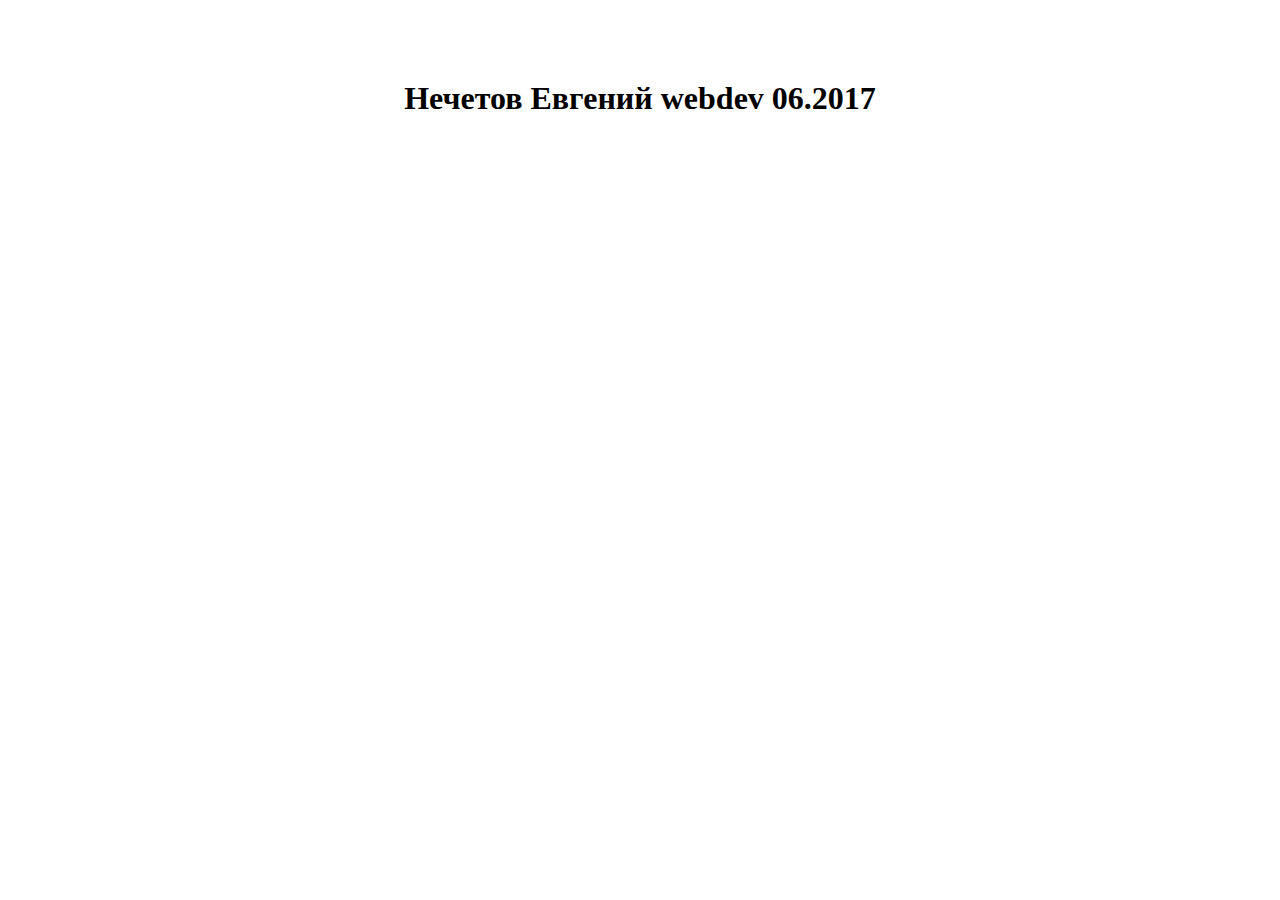
==== index.html @ 3b2d411b "First connection" ====
<!DOCTYPE html>
<html lang="en">
<head>
	<meta charset="UTF-8">
	<title>Тестовый сайт</title>
	<link rel="stylesheet" href="css/main.css">
</head>
<body>
<div>
	<h1>Нечетов Евгений webdev 06.2017</h1>
</div>
<div>
	<img src="img/000028.png" alt="" width="100px">
</div>
</body>
</html>
---- css/main.css ----
* {
    margin: 0;
    padding: 0;
    text-align: center;
    padding-top: 20px;
}

img {
    padding-top: 100px;
}
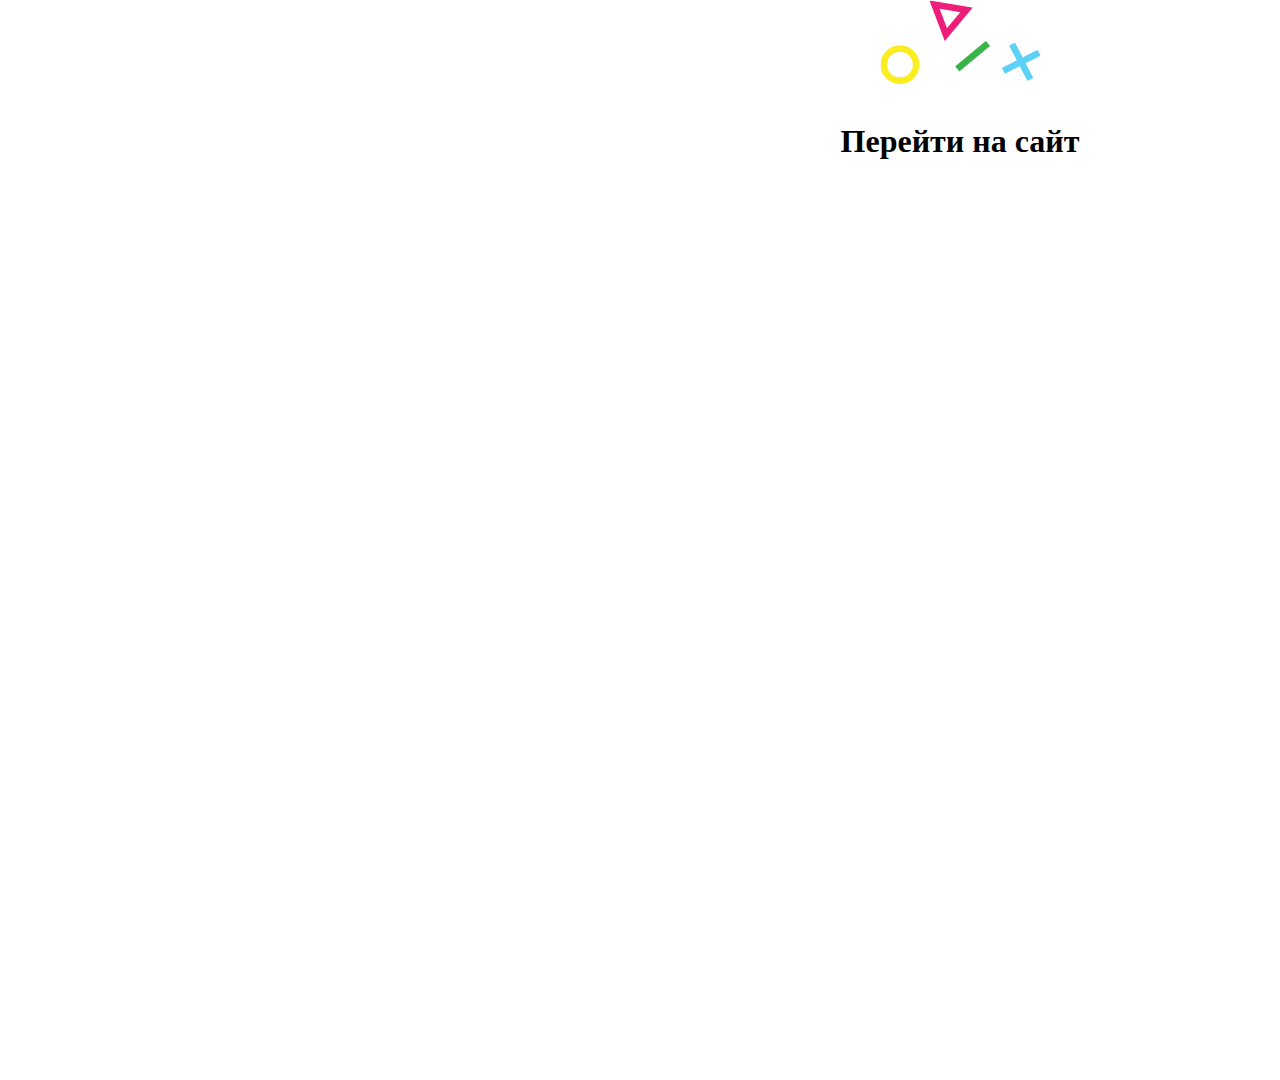
==== commit 73efa22d: "Editing images" ====
--- a/index.html
+++ b/index.html
@@ -6,11 +6,10 @@
 	<link rel="stylesheet" href="css/main.css">
 </head>
 <body>
-<div>
-	<h1>Нечетов Евгений webdev 06.2017</h1>
+<div class="intro">
+	<img src="img\logo\logo_main.png" alt="" class="logo">
+	<h1>Перейти на сайт</h1>
 </div>
-<div>
-	<img src="img/000028.png" alt="" width="100px">
-</div>
+
 </body>
 </html>
--- a/css/main.css
+++ b/css/main.css
@@ -2,9 +2,11 @@
     margin: 0;
     padding: 0;
     text-align: center;
-    padding-top: 20px;
 }
 
-img {
-    padding-top: 100px;
+.intro {
+    background: url(../img/bg/background_intro.png) no-repeat;
+    background-size: 100%;
+    min-width: 1920px;
+    min-height: 1080px;
 }
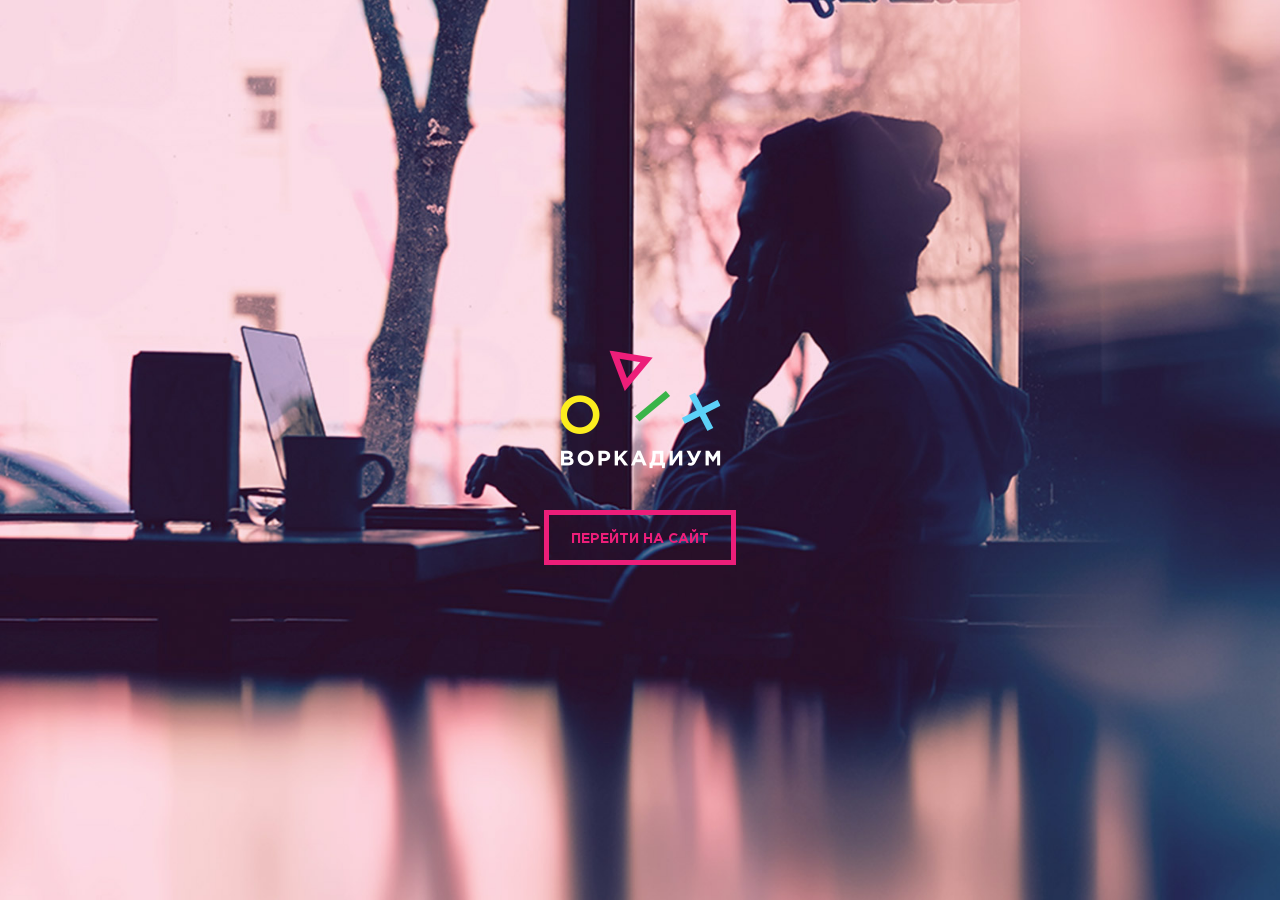
==== commit 52c78596: "Editing big" ====
--- a/index.html
+++ b/index.html
@@ -2,13 +2,17 @@
 <html lang="en">
 <head>
 	<meta charset="UTF-8">
-	<title>Тестовый сайт</title>
+	<title>Главная страница</title>
 	<link rel="stylesheet" href="css/main.css">
 </head>
 <body>
-<div class="intro">
-	<img src="img\logo\logo_main.png" alt="" class="logo">
-	<h1>Перейти на сайт</h1>
+<div class="wrapper-intro">
+	<div class="wrapper-intro__logo">
+		<img src="img\logo\logo_main.png" alt="" class="wrapper-intro__logo-image">
+	</div>
+	<div class="wrapper-intro__button">
+		<a href="workadium.html" class="wrapper-intro__link">Перейти на сайт</a>
+	</div>
 </div>
 
 </body>
--- a/css/main.css
+++ b/css/main.css
@@ -1,12 +1,281 @@
+@font-face {
+  font-family: 'Gotham';
+  src: url('../fonts/GothamPro-Bold.woff') format('woff');
+  font-weight: bold;
+  font-style: normal;
+}
+
+@font-face {
+  font-family: 'Gotham';
+  src: url('../fonts/GothamPro-Light.woff') format('woff');
+  font-weight: 300;
+  font-style: normal;
+}
+
+@font-face {
+  font-family: 'Gotham';
+  src: url('../fonts/GothamPro-LightItalic.woff') format('woff');
+  font-weight: 300;
+  font-style: italic;
+}
+
 * {
-    margin: 0;
-    padding: 0;
-    text-align: center;
-}
-
-.intro {
-    background: url(../img/bg/background_intro.png) no-repeat;
-    background-size: 100%;
-    min-width: 1920px;
-    min-height: 1080px;
-}
+  margin: 0;
+  padding: 0;
+}
+
+body {
+  font-family: 'Gotham';
+  font-weight: 300;
+  line-height: 1.42;
+}
+
+.clearfix::after {
+    content: "";
+    display: table;
+    clear: both;
+}
+
+.wrapper {
+  position: relative;
+}
+
+.container {
+    width: 1100px;
+    margin: 0 auto;
+}
+
+/*index.html*/
+.wrapper-intro {
+  background: url('../img/bg/bg-main.jpg') no-repeat;
+  background-size: cover;
+  position:fixed;
+  top:0;
+  left:0; 
+  width:100%;
+  height:100%;
+}
+
+.wrapper-intro__logo {
+  width: 200px;
+  height: 130px;
+  padding-top: 350px;
+  margin: 0 auto;
+  text-align: center;
+}
+
+.wrapper-intro__button {
+  text-align: center;
+	width: 200px;
+	margin: 0 auto;
+}
+
+.wrapper-intro__link {
+  position: relative;
+	top: 30px;
+	display:block;
+  padding-top: 15px;
+	width: 182px;
+	height: 30px;
+	border: 5px solid #ec1e79;
+	margin: 0px auto;
+	font-weight: bold;
+	font-size: 14px;
+  text-decoration: none;
+	text-transform: uppercase;
+	color: #ec1e79;
+}
+
+.wrapper-intro__link:hover {
+  background-color: #ec1e79;
+	color: white;
+}
+
+/*Main page*/
+
+/*header*/
+
+.header {
+    width: 1100px;
+    height: 76px;
+    margin: 0 auto;
+    background: #27273e;
+}
+
+.contacts {
+    float: right;
+}
+
+.contacts__phone {
+    font-weight: bold;
+    color: white;
+    font-size: 21px;
+    text-decoration: none;
+}
+
+.contacts__schedule {
+  color: #5dd1f8;
+  opacity: .7;
+}
+
+/*main*/
+
+/****Sidebar****/
+
+.sidebar {
+  width: 200px;
+}
+
+.nav-menu {
+  list-style: none;
+}
+
+.nav-menu__link {
+  text-decoration: none;
+}
+
+.nav-menu__link:hover .nav-menu__icon-main {
+  background-image: url('../img/icons/main_icon_black.png');
+}
+
+.nav-menu__link:hover .nav-menu__icon-wallet {
+  background-image: url('../img/icons/wallet_icon_black.png');
+}
+
+.nav-menu__link:hover .nav-menu__icon-feed {
+  background-image: url('../img/icons/feed_icon_black.png');
+}
+
+.nav-menu__icon-main {
+  background: url('../img/icons/main_icon_red.png') 50% 50% no-repeat;
+  width: 18px;
+  height: 15px;
+}
+
+.nav-menu__icon-wallet {
+  background: url('../img/icons/wallet_icon_red.png') 50% 50% no-repeat;
+  width: 19px;
+  height: 16px;
+}
+
+.nav-menu__icon-feed {
+  background: url('../img/icons/feed_icon_red.png') 50% 50% no-repeat;
+  width: 21px;
+  height: 19px;
+}
+
+.nav-menu__icon-main.activ {
+  background: url('../img/icons/main_icon_black.png') 50% 50% no-repeat;
+  width: 18px;
+  height: 15px;
+}
+
+.nav-menu__icon-feed.activ {
+  background: url('../img/icons/feed_icon_black.png') 50% 50% no-repeat;
+  width: 21px;
+  height: 19px;
+}
+
+.nav-menu__link:hover .nav-menu__text {
+  color: #221f1f;
+}
+
+
+.nav-menu__text {
+  color: #ec1e79;
+  text-transform: uppercase;
+  font-weight: bold;
+}
+
+.activ {
+  color: black;
+}
+
+/*main content*/
+
+.main-content {
+  width: 880px;
+}
+
+.page-image {
+  display: inline-block;
+  position: relative;
+  width: 878px;
+  height: 354px;
+  background: url('../img/bg/bg1.jpg');
+  transition: all .5s;
+}
+
+.page-image:before {
+  content: '';
+  display: block;      
+  position: absolute;
+  top:0;
+  left:0;
+  right:0;
+  bottom: 0;
+  background: url('../img/bg/bg1.jpg');
+  opacity: 0;
+  transition: all .5s;
+}
+
+.page--luminosity {
+  background-color: #5dd1f8;
+  background-blend-mode: luminosity;
+  }
+
+.page--before:hover:before {
+  opacity: 1;
+  }
+
+/*footer*/
+
+.footer {
+    height: 100%;
+    width: 1100px;
+    margin: 0 auto;
+    background: #27273e;
+    color: #ffffff;
+}
+
+.footer-left__link {
+    color: #ffffff;
+}
+
+.footer-right__link {
+  display: inline;
+}
+
+
+/*Comments page*/
+
+.main-content__list {
+  display: inline;
+}
+
+.main-content__link {
+  text-decoration: none;
+  font-style: italic;
+}
+
+.main-content__link.activ {
+  color: #ec1e79;
+}
+
+.main-content__pic > img {
+  width: 160px;
+  height: 160px;
+  border-radius: 50%;
+  overflow: hidden;
+}
+
+.text-input:focus {
+  border: 2px solid red;
+  outline: none;
+}
+
+.main-content__user-list {
+  list-style: none;
+}
+
+
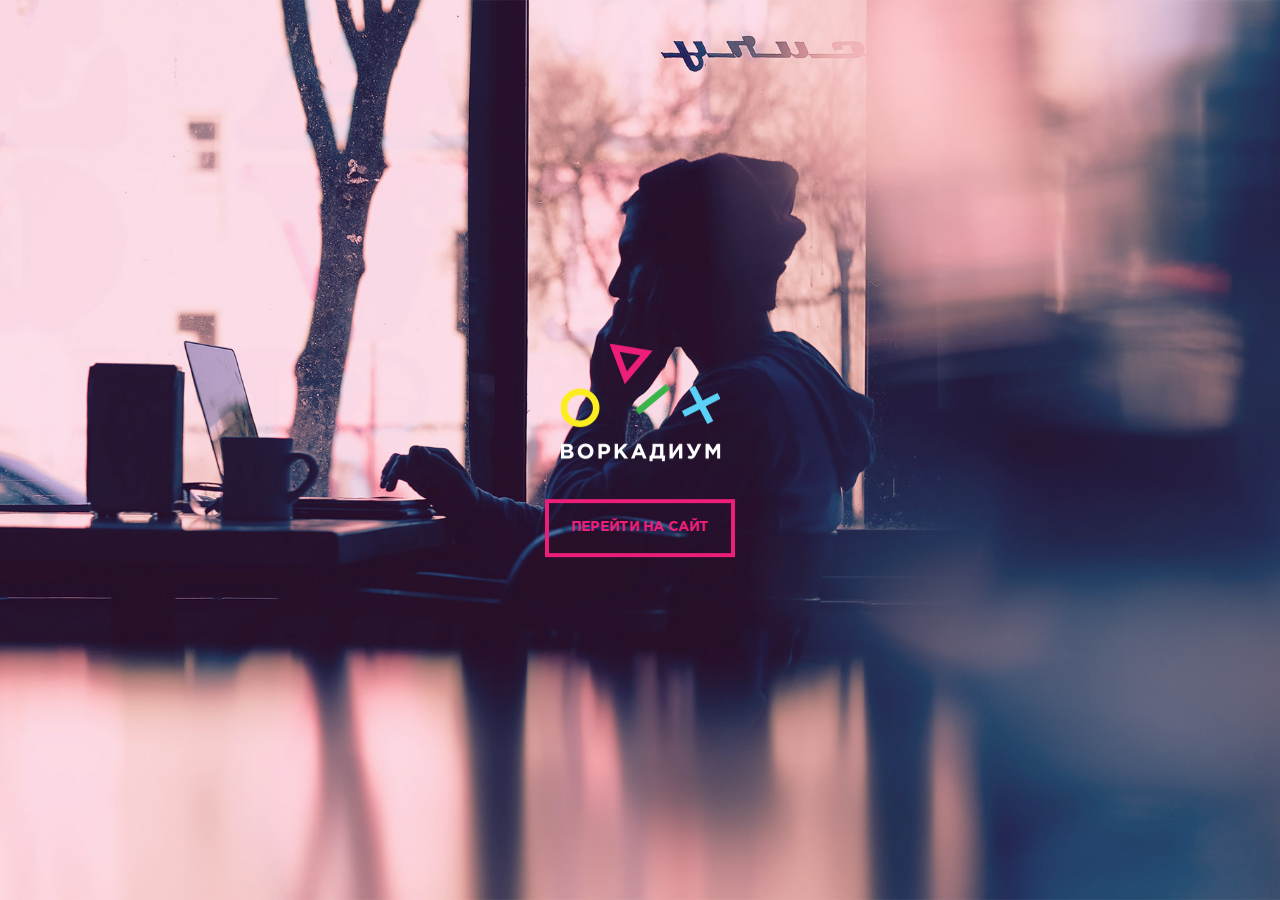
==== commit f001a546: "Editing master1" ====
--- a/index.html
+++ b/index.html
@@ -6,14 +6,14 @@
 	<link rel="stylesheet" href="css/main.css">
 </head>
 <body>
-<div class="wrapper-intro">
-	<div class="wrapper-intro__logo">
-		<img src="img\logo\logo_main.png" alt="" class="wrapper-intro__logo-image">
-	</div>
-	<div class="wrapper-intro__button">
-		<a href="workadium.html" class="wrapper-intro__link">Перейти на сайт</a>
-	</div>
-</div>
+  <div class="wrapper-intro">
+    <div class="wrapper-welcome">
+      <div class="wrapper-pic">
+        <img src="img/logo/logo_main.png" alt="" class="wrapper-image">
+      </div>
+      <a href="workadium.html" class="wrapper-button">Перейти на сайт</a>
+    </div>
+  </div>
 
 </body>
-</html>
+</html>--- a/css/main.css
+++ b/css/main.css
@@ -24,21 +24,28 @@
   padding: 0;
 }
 
+html, body {
+  width: 100%;
+  height: 100%;
+}
+
 body {
   font-family: 'Gotham';
   font-weight: 300;
   line-height: 1.42;
+  font-size: 14px;
 }
 
 .clearfix::after {
-    content: "";
-    display: table;
-    clear: both;
+  content: "";
+  display: table;
+  clear: both;
 }
 
 .wrapper {
   position: relative;
 }
+
 
 .container {
     width: 1100px;
@@ -46,140 +53,263 @@
 }
 
 /*index.html*/
+
+.wrapper-button {
+  padding: 15px 20px;
+  display: block;
+  text-align: center;
+  font-size: 14px;
+  color: #ec1e79;
+  text-transform: uppercase;
+  text-decoration: none;
+  font-weight: bold;
+  border: 4px solid #ec1e79;
+}
+
+.wrapper-button:hover {
+  color: #fff;
+  background: #ec1e79;
+}
+
 .wrapper-intro {
-  background: url('../img/bg/bg-main.jpg') no-repeat;
+  background: url('../img/bg/bg-main.jpg') center center no-repeat;
   background-size: cover;
-  position:fixed;
-  top:0;
-  left:0; 
-  width:100%;
-  height:100%;
-}
-
-.wrapper-intro__logo {
-  width: 200px;
-  height: 130px;
-  padding-top: 350px;
+  height: 100%;
+  text-align: center;
+  min-width: initial;
+  position: relative;
+}
+
+.wrapper-intro:before {
+  /*content: "";*/
+  display: inline-block;
+  height: 100%;
+  width: 0;
+  vertical-align: middle;
+}
+
+.wrapper-welcome {
+  width: 190px;
+  display: inline-block;
+  vertical-align: middle;
+  position: absolute;
+  top: 50%;
+  left: 50%;
+  transform: translate(-50%, -50%);
+  -webkit-transform: translate(-50%, -50%);
+}
+
+.wrapper-image {
+	margin-bottom: 30px;
+}
+
+/***workadium.html***/
+
+/***header***/
+
+.header {
+  height: 76px;
   margin: 0 auto;
-  text-align: center;
-}
-
-.wrapper-intro__button {
-  text-align: center;
-	width: 200px;
-	margin: 0 auto;
-}
-
-.wrapper-intro__link {
+  background: #27273e;
+}
+
+.header-logo {
+  float: left;
+  width: 99px;
+  height: 51px;
+  padding: 12px 10px 10px 18px;
+}
+
+.header-contacts {
+  margin: 12px 20px 12px 20px;
+  float: right;
+  text-align: right;
+}
+
+.header-contacts__phone {
+  display: block;
+  font-weight: bold;
+  color: white;
+  font-size: 21px;
+  text-decoration: none;
+}
+
+.header-contacts__schedule {
+  color: #ec1e79;
+  opacity: .7;
+  font-weight: bold;
   position: relative;
-	top: 30px;
-	display:block;
-  padding-top: 15px;
-	width: 182px;
-	height: 30px;
-	border: 5px solid #ec1e79;
-	margin: 0px auto;
-	font-weight: bold;
-	font-size: 14px;
-  text-decoration: none;
-	text-transform: uppercase;
-	color: #ec1e79;
-}
-
-.wrapper-intro__link:hover {
-  background-color: #ec1e79;
-	color: white;
-}
-
-/*Main page*/
-
-/*header*/
-
-.header {
-    width: 1100px;
-    height: 76px;
-    margin: 0 auto;
-    background: #27273e;
-}
-
-.contacts {
-    float: right;
-}
-
-.contacts__phone {
-    font-weight: bold;
-    color: white;
-    font-size: 21px;
-    text-decoration: none;
-}
-
-.contacts__schedule {
-  color: #5dd1f8;
+}
+
+.header-contacts__schedule:hover {
+  color: #7faad4;
   opacity: .7;
-}
-
-/*main*/
+  font-weight: bold;
+}
+
+
+/* ****dropdown**** */
+
+.header-contacts__box {
+  position: relative;
+}
+
+.header-contacts__box:hover .header-contacts__dropdown {
+  display: block;
+}
+
+.header-contacts__dropdown {
+  margin-top: 17px;
+  padding: 15px 10px;
+  box-shadow: 0px 0px 10px 0px rgba(23, 57, 117, 0.55);
+  background-color: #f7fdff;
+  border-radius: 5px 0 5px 5px;
+  text-align: left;
+  position: absolute;
+  right: 2px;
+  top: 120%;
+  z-index: 10;
+  display: none;
+}
+
+.header-contacts__dropdown::after {
+  content: "";
+  display: block;
+  position: absolute;
+  height: 25px;
+  left: 0;
+  right: 0;
+  top: -25px;
+}
+
+.header-contacts__dropdown::before {
+  content: "";
+  display: block;
+  border: 11px solid transparent;
+  border-top-width: 0;
+  border-bottom-color: #f7fdff;
+  position: absolute;
+  top: -11px;
+  right: 0;
+}
+
+.header-contacts__time {
+  font-size: 14px;
+  font-weight: bold;
+  color: #ec1e79;
+}
+
+.header-contacts__dinner {
+  font-size: 14px;
+  color: #221f1f;
+}
+
+
+/***main***/
 
 /****Sidebar****/
 
 .sidebar {
-  width: 200px;
+  width: 160px;
+  float: left;
+  margin-left: 19px;
+  margin-top: 43px;
 }
 
 .nav-menu {
   list-style: none;
 }
 
+.nav-menu__item {
+  margin-bottom: 27px;
+}
+
+.nav-menu__item:last-child {
+  margin-bottom: 0;
+}
+
 .nav-menu__link {
+  display: inline-block;
   text-decoration: none;
 }
 
+.nav-menu__icon {
+  display: inline-block;
+  vertical-align: middle;
+}
+
+.nav-menu__text {
+  padding-top: 4px;
+  padding-left: 15px;
+  display: inline-block;
+  font-weight: bold;
+  font-size: 13px;
+  vertical-align: middle;
+}
+
+.nav-menu__sprite {
+  background-image: url('../img/icons/spritesheet.png');
+  background-repeat: no-repeat;
+  display: inline-block;
+}
+
 .nav-menu__link:hover .nav-menu__icon-main {
-  background-image: url('../img/icons/main_icon_black.png');
+  width: 17px;
+  height: 15px;
+  background-position: -10px -48px;
 }
 
 .nav-menu__link:hover .nav-menu__icon-wallet {
-  background-image: url('../img/icons/wallet_icon_black.png');
-}
-
-.nav-menu__link:hover .nav-menu__icon-feed {
-  background-image: url('../img/icons/feed_icon_black.png');
-}
-
-.nav-menu__icon-main {
-  background: url('../img/icons/main_icon_red.png') 50% 50% no-repeat;
-  width: 18px;
-  height: 15px;
-}
-
-.nav-menu__icon-wallet {
-  background: url('../img/icons/wallet_icon_red.png') 50% 50% no-repeat;
   width: 19px;
   height: 16px;
+  background-position: -90px -10px;
+}
+
+.nav-menu__link:hover .nav-menu__icon-feed {
+  width: 20px;
+  height: 18px;
+  background-position: -10px -10px;
+}
+
+.nav-menu__icon-main {
+  width: 17px;
+  height: 15px;
+  background-position: -47px -48px;
+}
+
+.nav-menu__icon-wallet {
+  width: 19px;
+  height: 16px;
+  background-position: -90px -46px;
 }
 
 .nav-menu__icon-feed {
-  background: url('../img/icons/feed_icon_red.png') 50% 50% no-repeat;
-  width: 21px;
-  height: 19px;
-}
-
-.nav-menu__icon-main.activ {
-  background: url('../img/icons/main_icon_black.png') 50% 50% no-repeat;
-  width: 18px;
+  width: 20px;
+  height: 18px;
+  background-position: -50px -10px;
+}
+
+.nav-menu__link-activ .nav-menu__icon-main {
+  width: 17px;
   height: 15px;
-}
-
-.nav-menu__icon-feed.activ {
-  background: url('../img/icons/feed_icon_black.png') 50% 50% no-repeat;
-  width: 21px;
-  height: 19px;
+  background-position: -10px -48px;
+}
+
+.nav-menu__link-activ .nav-menu__icon-wallet {
+  width: 19px;
+  height: 16px;
+  background-position: -90px -10px;
+}
+
+.nav-menu__link-activ .nav-menu__icon-feed {
+  width: 20px;
+  height: 18px;
+  background-position: -10px -10px;
 }
 
 .nav-menu__link:hover .nav-menu__text {
   color: #221f1f;
 }
-
 
 .nav-menu__text {
   color: #ec1e79;
@@ -187,67 +317,338 @@
   font-weight: bold;
 }
 
+.nav-menu__link-activ .nav-menu__text {
+  color: black;
+}
+
+.nav-menu__icon,
 .activ {
-  color: black;
-}
-
-/*main content*/
+  cursor: default;
+}
+
+.nav-menu__link-activ {
+  cursor: default;
+  text-decoration: none;
+}
+
+/***main content***/
 
 .main-content {
   width: 880px;
+  float: right;
+  margin-right: 20px;
 }
 
 .page-image {
+  position: relative;
+}
+
+.page-image__text {
+  position: absolute;
+  top: 109px;
+  left: 65px;
+  font-size: 49px;
+  font-weight: bold;
+  text-transform: uppercase;
+  color: #ffffff;
+}
+
+.page-image__backgraund {
   display: inline-block;
   position: relative;
   width: 878px;
   height: 354px;
-  background: url('../img/bg/bg1.jpg');
-  transition: all .5s;
-}
-
-.page-image:before {
-  content: '';
-  display: block;      
-  position: absolute;
-  top:0;
-  left:0;
-  right:0;
-  bottom: 0;
-  background: url('../img/bg/bg1.jpg');
-  opacity: 0;
-  transition: all .5s;
-}
-
-.page--luminosity {
-  background-color: #5dd1f8;
-  background-blend-mode: luminosity;
-  }
-
-.page--before:hover:before {
-  opacity: 1;
-  }
-
-/*footer*/
+  background: url('../img/bg/bg1-blue.jpg');
+  background-repeat: no-repeat;
+  background-position: 0% 0%;
+}
+
+.page-text {
+  width: 700px;
+  line-height: 30px;
+  font-size: 18px;
+  margin-top: 20px;
+}
+
+.page-text__services {
+  margin-top: 8px;
+  font-size: 18px;
+  line-height: 30px;
+}
+
+.page-text__list {
+  padding-left: 35px;
+  margin-top: 7px;
+}
+
+.page-text__list-item {
+  padding-bottom: 5px;
+}
+
+.page-text__main {
+  background: #27273e;
+  color: #ffffff;
+  margin-top: 21px;
+  margin-bottom: 70px;
+}
+
+.page-text__description {
+  margin-left: 30px;
+  padding: 12px 10px 11px 0px;
+  font-size: 18px;
+  line-height: 30px;
+}
+
+.page-text__description-pink {
+  color: #ec1e79;
+  font-weight: bold;
+}
+
+/***Partners***/
+
+
+.partners {
+  padding-bottom: 2px;
+}
+
+.partners__title {
+  font-size: 49px;
+  font-weight: bold;
+  text-transform: uppercase;
+}
+
+.partners__list {
+  padding-top: 52px;
+  margin-left: -2px;
+  margin-bottom: 11px;
+}
+
+.partners__item {
+  vertical-align: middle;
+  display: inline-table;
+  text-align: center;
+  width: 150px;
+  margin-right: 114px;
+  margin-bottom: 47px;
+}
+
+.partners__item:nth-child(3n) {
+  margin-right: 0;
+}
+
+.partners__link {
+  filter: grayscale(100%);
+  vertical-align: middle;
+  display: table-cell;
+  transition: 2s;
+
+}
+
+.partners__link:hover {
+    filter: none;
+}
+
+
+/***footer***/
 
 .footer {
-    height: 100%;
-    width: 1100px;
-    margin: 0 auto;
-    background: #27273e;
-    color: #ffffff;
+  margin: 0 auto;
+  background: #27273e;
+  color: #ffffff;
+  padding-bottom: 10px;
+}
+
+.footer-left {
+  width: 270px;
+  display: inline-block;
+  vertical-align: top;
+  font-size: 14px;
+  line-height: 18px;
+  padding-right: 206px;
+  padding-left: 18px;
+  padding-top: 10px;
+}
+
+.footer-right__social {
+  font-weight: bold;
+  padding-top: 16px;
+  padding-left: 8px;
+  
+}
+
+.footer-logo {
+  width: 100px;
+  display: inline-block;
+  padding-top: 14px;
+  vertical-align: top;
+}
+
+.footer-logo__link {
+  display: inline-block;
+}
+
+.footer-right {
+  width: 200px;
+  display: inline-block;
+  padding-left: 297px;
+  vertical-align: top;
+}
+
+.footer-right__menu {
+  list-style: none;
+  padding-top: 7px;
 }
 
 .footer-left__link {
-    color: #ffffff;
+  color: #ffffff;
+  font-weight: bold;
+}
+
+.footer-left__autor {
+  font-weight: bold;
+}
+
+.footer-right__item {
+  display: inline-block;
+  margin-left: 7px;
 }
 
 .footer-right__link {
   display: inline;
 }
 
-
-/*Comments page*/
+.footer-right__sprite {
+  background-image: url('../img/icons/spritesheet-social.png');
+  background-repeat: no-repeat;
+  display: inline-block;
+}
+
+.footer-right__vk {
+  width: 20px;
+  height: 20px;
+  background-position: -330px -10px;
+  opacity: .8;
+}
+
+.footer-right__facebook {
+  width: 20px;
+  height: 20px;
+  background-position: -10px -10px;
+  opacity: .8;
+}
+
+.footer-right__google {
+  width: 20px;
+  height: 20px;
+  background-position: -90px -10px;
+  opacity: .8;
+}
+
+.footer-right__twitter {
+  width: 20px;
+  height: 20px;
+  background-position: -250px -10px;
+  opacity: .8;
+}
+
+.footer-right__mail {
+  width: 20px;
+  height: 20px;
+  background-position: -170px -10px;
+  opacity: .8;
+}
+
+.footer-right__vk:hover.footer-right__sprite {
+  width: 20px;
+  height: 20px;
+  background-position: -370px -10px;
+  opacity: .8;
+}
+
+.footer-right__facebook:hover.footer-right__sprite {
+  width: 20px;
+  height: 20px;
+  background-position: -50px -10px;
+  opacity: .8;
+}
+
+.footer-right__google:hover.footer-right__sprite {
+  width: 20px;
+  height: 20px;
+  background-position: -130px -10px;
+  opacity: .8;
+}
+
+.footer-right__twitter:hover.footer-right__sprite {
+  width: 20px;
+  height: 20px;
+  background-position: -290px -10px;
+  opacity: .8;
+}
+
+.footer-right__mail:hover.footer-right__sprite {
+  width: 20px;
+  height: 20px;
+  background-position: -210px -10px;
+  opacity: .8;
+}
+
+
+
+/***comments.html***/
+
+
+/****main-content****/
+
+.main-comments {
+  padding-top: 40px;
+}
+
+.main-pages {
+  text-align: center;
+}
+
+.main-content__other {
+  padding-right: 10px;
+} 
+
+.main-content__reviews {
+  font-size: 49px;
+  margin-top: 10px;
+}
+
+.main-content__user-nav {
+  margin-top: -4px;
+}
+
+.main-content__time {
+  display: block;
+  margin-bottom: 5px;
+  line-height: 21px;
+}
+
+.user-name {
+  font-weight: bold;
+  font-size: 18px;
+  margin-top: -2px;
+  line-height: 21px;
+}
+
+.user-text {
+  font-size: 18px;
+  line-height: 30px;
+  padding-top: 10px;
+}
+
+.main-content__text {
+  float: left;
+  margin-left: 20px;
+  width: 700px;
+}
+
+.main-pages__number {
+  display: block;
+}
 
 .main-content__list {
   display: inline;
@@ -256,17 +657,26 @@
 .main-content__link {
   text-decoration: none;
   font-style: italic;
-}
-
-.main-content__link.activ {
+  color: #221f1f;
+}
+
+.main-content__link-activ {
   color: #ec1e79;
-}
-
-.main-content__pic > img {
+  text-decoration: underline;
+}
+
+.main-content__link-passiv {
+  cursor: default;
+}
+
+.main-content__pic {
+  display: block;
+  float: left;
   width: 160px;
   height: 160px;
   border-radius: 50%;
   overflow: hidden;
+  padding-top: 5px;
 }
 
 .text-input:focus {
@@ -276,6 +686,318 @@
 
 .main-content__user-list {
   list-style: none;
-}
-
-
+  margin-bottom: 24px;
+  padding-bottom: 23px;
+  border-bottom: 2px solid #f5f5f5;
+}
+
+.main-content__user-list:last-child {
+    border-bottom: 0; 
+    padding-bottom: 0;
+}
+
+/****Numbering****/
+
+
+.main-numbering {
+  margin-top: 40px;
+  text-align: center;
+  margin-bottom: 64px;
+  margin-right: 92px;
+}
+
+.main-numbering__number, .main-numbering__nav, .main-numbering__list {
+  display: inline-block;
+}
+
+.main-numbering__position {
+  margin-left: 10px;
+  margin-top: -1px;
+}
+
+.main-numbering__nav {
+  font-size: 0;
+}
+
+.main-numbering__link {
+  display: inline-block;
+  text-decoration: none;
+  font-weight: bold;
+  font-size: 14px;
+  color: #221f1f;
+  padding: 4px 9px;
+}
+
+.main-numbering__link:hover {
+  border-radius: 4px;
+  background: #27273e;
+  color: #ec1e79;
+}
+
+.main-numbering__link-prev {
+  cursor: default;
+  pointer-events: none;
+  font-weight: normal;
+  text-decoration: none;
+}
+
+.main-numbering__link-activ {
+  border-radius: 4px;
+  background: #27273e;
+  color: #ec1e79;
+  pointer-events: none;
+  cursor: default;
+}
+
+/****Form****/
+
+.form {
+  width: 564px;
+  background: #f5f5f5;
+  border-radius: 3px;
+  padding: 38px 69px 49px 68px;
+  margin-bottom: 68px;
+}
+
+.form__title {
+  font-size: 49px;
+  font-weight: 600;
+  margin-bottom: 10px;
+}
+
+.form__row {
+  width: 100%;
+  margin-bottom: 12px;
+}
+
+.form__cell {
+  float: left;
+}
+
+.form__cell:first-child {
+  margin-right: 12px;
+}
+
+.form__title-text {
+  margin-bottom: 7px;
+}
+
+.form__input {
+  width: 254px;
+  height: 40px;
+  border-radius: 3px;
+  border: 1px solid transparent;
+  padding-left: 10px;
+  padding-right: 10px;
+  letter-spacing: .5px;
+}
+
+.form__input_position {
+  margin-top: 8px;
+}
+
+.form__label-textarea {
+  display: inline-block;
+  padding-top: 6px;
+}
+
+.form__comment {
+  width: 540px;
+  height: 76px;
+  border-radius: 3px;
+  font-size: 14px;
+  resize: none;
+  border: 1px solid transparent;
+  padding-top: 5px;
+  padding: 5px 10px;
+}
+
+.form__input:focus, .form__comment:focus {
+  border-color: #ec1e79;
+  outline: none;
+}
+
+.form__controls {
+  float: left;
+  width: 49%;
+}
+
+.form__button {
+  width: 580px;
+}
+
+.form__button-right {
+  float: left;
+  width: 48%;
+  text-align: right;
+  padding-top: 6px;
+  padding-right: 2px;
+}
+
+.form__controls-title {
+  margin-bottom: 8px;
+}
+
+.form__radio{
+  padding-left: 1px;
+  display: inline-block;
+}
+
+.form__radio-btn {
+  display: none;
+}
+
+.form__radio-fake {
+  display: inline-block;
+  width: 18px;
+  height: 18px;
+  border-radius: 50%;
+  background-image: linear-gradient(to top, #ededed 0%, #ffffff 100%);
+  border: 1px solid #c9c9c9;
+  position: relative;
+  vertical-align: bottom;
+  cursor: pointer;
+
+}
+
+.form__radio-btn:checked + .form__radio-fake {
+  border-color: #ec1e79;
+}
+
+.form__radio-btn:checked + .form__radio-fake:after {
+  content: '';
+  display: block;
+  width: 8px;
+  height: 8px;
+  background-color: #ec1e79;
+  border-radius: 50%;
+  position: absolute;
+  top: 5px;
+  left: 5px;
+}
+
+.form__radio-btn:checked + .form__radio-fake + .form__radio-title{
+  color: #ec1e79;
+}
+.form__radio-title {
+  display: inline-block;
+  vertical-align: 2px;
+  padding-left: 1px;
+  margin-right: 16px;
+}
+
+.form__btn {
+  width: 139px;
+  height: 45px;
+  border: none;
+  border-radius: 3px;
+  background-color: #27273e;
+  position: relative;
+  font-size: 0;
+  color: #ffffff;
+}
+
+.form__text {
+  font-size: 12px;
+  font-weight: 700;
+  text-transform: uppercase;
+  letter-spacing: 3px;
+  display: inline-block;
+}
+
+.form__btn:hover {
+  background-color: #ffffff;
+  color: #ec1e79;
+  cursor: pointer;
+}
+
+/****prices.html****/
+
+/*main content*/
+
+.main-content__other, 
+.prices {
+  margin-left: 4px;
+}
+
+.main-content__prices {
+  width: 880px;
+  float: right;
+  margin-right: 24px;
+}
+
+.main-prices {
+  padding-top: 40px;
+}
+
+.main-content__rates {
+  box-sizing: border-box;
+  margin-bottom: 33px;
+}
+
+.main-content__rates-image {
+  margin-bottom: 19px;
+  position: relative;
+}
+
+.main-content__rates-list {
+  list-style: none;
+  display: inline-block;
+  width: 250px;
+  max-width: 250px;
+  margin-left: 5px;
+  margin-right: 49px;
+  margin-bottom: 40px;
+  vertical-align: top;
+}
+
+.main-content__rates-list:nth-child(3),
+.main-content__rates-list:nth-child(6) {
+  margin-right: 0px;
+  margin-left: -2px;
+}
+
+.main-content__rates-variant {
+  text-transform: uppercase;
+  font-weight: 700;
+  font-size: 24px;
+  color: #5dd1f8;
+  position: absolute;
+  top: 61px;
+  left: 73px;
+  text-align: center;
+  display: inline-block;
+}
+
+.main-content__rates-caption {
+  text-align: center;
+  font-weight: 700;
+  font-size: 18px;
+  line-height: 21px;
+  margin-bottom: 11px;
+}
+
+.main-content__rates-text {
+  text-align: center;
+  font-size: 14px;
+  line-height: 21px;
+}
+
+.main-content__rates-red {
+  display: block;
+  color: #ec1e79;
+}
+
+.main-content__rates-vipone {
+  top: 24px;
+  left: 39px;
+}
+
+.main-content__rates-viptwo {
+  top: 23px;
+  left: 10px;
+}
+
+.main-content__rates-conversation {
+  left: 20px;
+}
